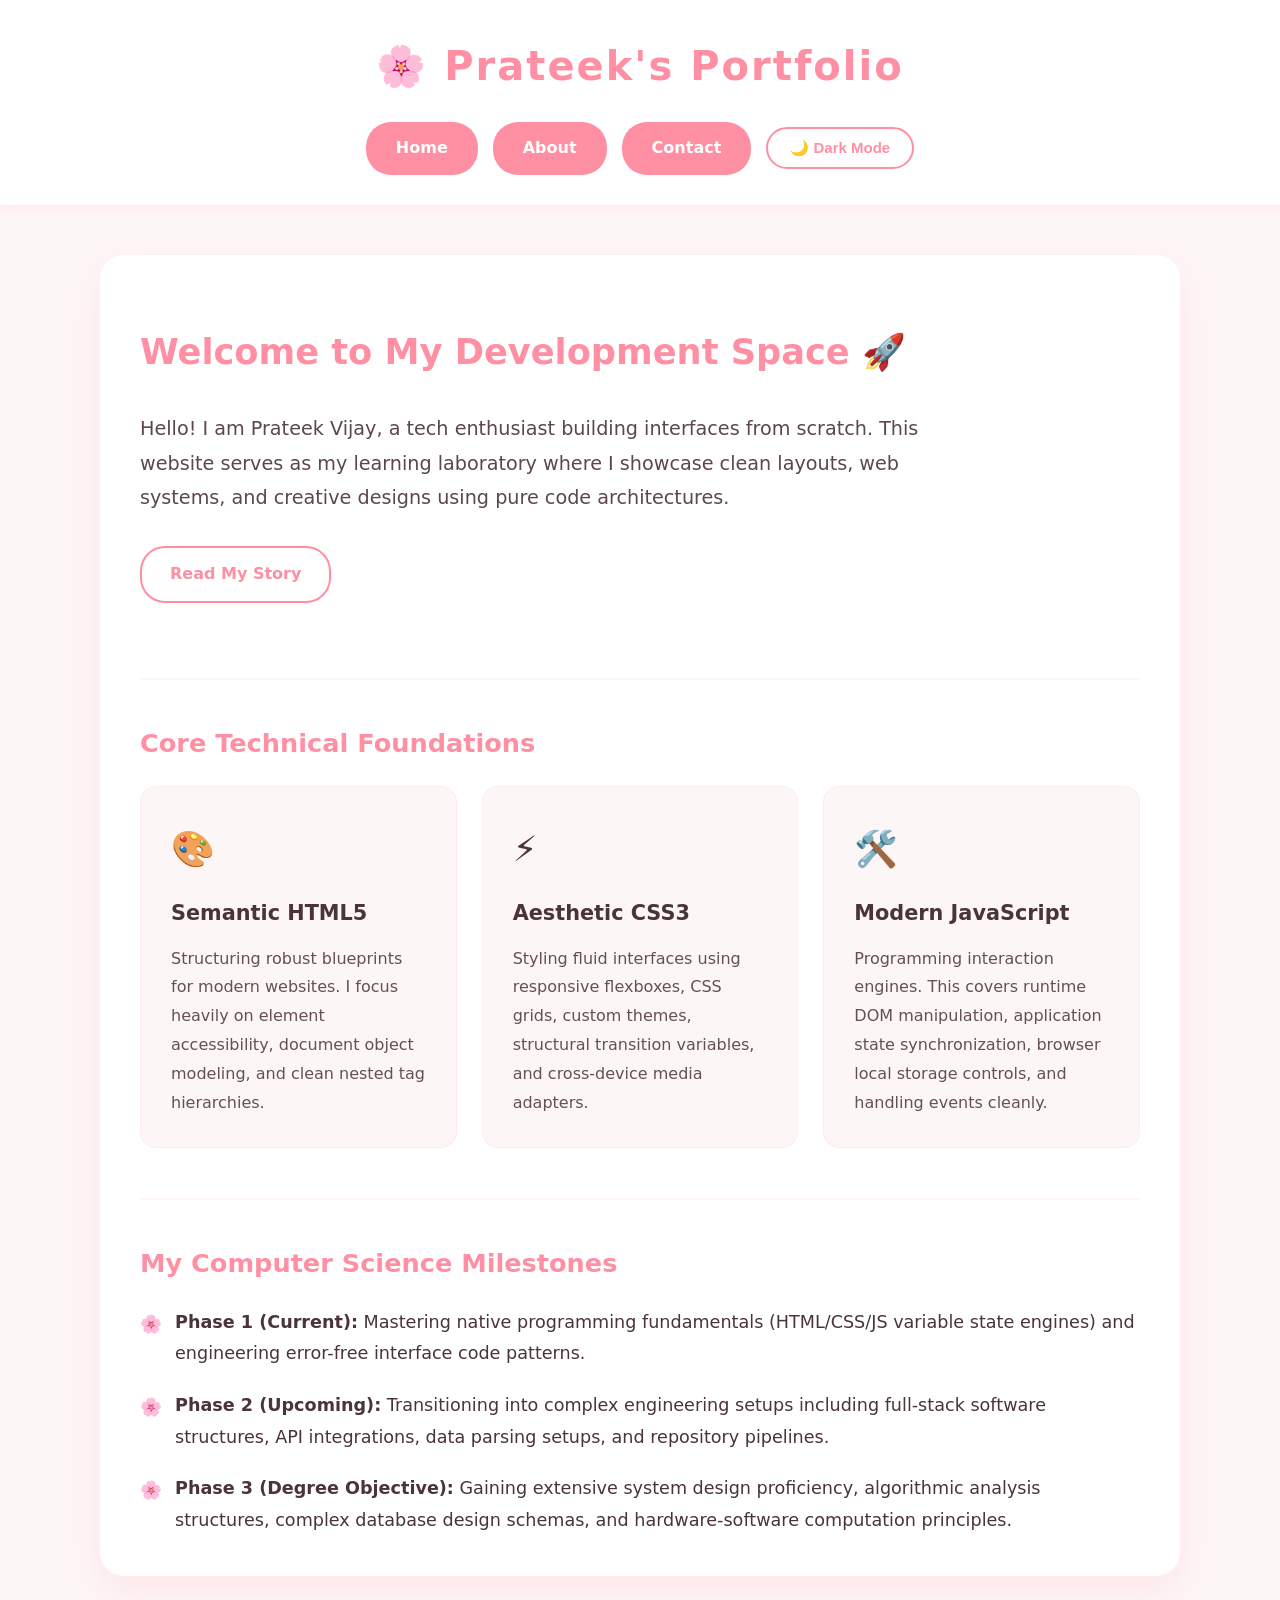
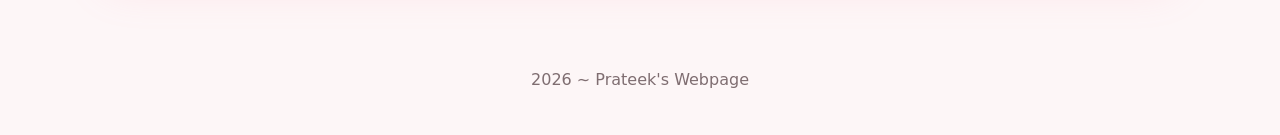
==== index.html @ df6b18bf "Add files via upload" ====
<!DOCTYPE html>
<html lang="en">
<head>
    <meta charset="UTF-8">
    <meta name="viewport" content="width=device-width, initial-scale=1.0">
    <title>Prateek's Webpage - Home</title>
    <link rel="stylesheet" href="style.css">
    <script>
        if (localStorage.getItem('theme') === 'dark') {
            document.documentElement.classList.add('dark-mode');
        }
    </script>
</head>
<body>

    <header>
        <h1>🌸 Prateek's Portfolio</h1>
        <nav>
            <a href="index.html" class="nav-btn">Home</a>
            <a href="about.html" class="nav-btn">About</a>
            <a href="contact.html" class="nav-btn">Contact</a>
            <button id="theme-toggle" class="theme-btn">🌙 Dark Mode</button>
        </nav>
    </header>

    <div class="container">
        <!-- Hero Section -->
        <section class="hero-section">
            <div class="hero-text">
                <h2>Welcome to My Development Space 🚀</h2>
                <p>Hello! I am Prateek Vijay, a tech enthusiast building interfaces from scratch. This website serves as my learning laboratory where I showcase clean layouts, web systems, and creative designs using pure code architectures.</p>
                <a href="about.html" class="outline-btn">Read My Story</a>
            </div>
        </section>

        <!-- Skill Cards Grid -->
        <section class="dashboard-section">
            <h3>Core Technical Foundations</h3>
            <div class="skills-grid">
                <div class="skill-card">
                    <span class="skill-icon">🎨</span>
                    <h4>Semantic HTML5</h4>
                    <p>Structuring robust blueprints for modern websites. I focus heavily on element accessibility, document object modeling, and clean nested tag hierarchies.</p>
                </div>
                <div class="skill-card">
                    <span class="skill-icon">⚡</span>
                    <h4>Aesthetic CSS3</h4>
                    <p>Styling fluid interfaces using responsive flexboxes, CSS grids, custom themes, structural transition variables, and cross-device media adapters.</p>
                </div>
                <div class="skill-card">
                    <span class="skill-icon">🛠️</span>
                    <h4>Modern JavaScript</h4>
                    <p>Programming interaction engines. This covers runtime DOM manipulation, application state synchronization, browser local storage controls, and handling events cleanly.</p>
                </div>
            </div>
        </section>

        <!-- Goals Section -->
        <section class="dashboard-section">
            <h3>My Computer Science Milestones</h3>
            <ul class="roadmap-list">
                <li><strong>Phase 1 (Current):</strong> Mastering native programming fundamentals (HTML/CSS/JS variable state engines) and engineering error-free interface code patterns.</li>
                <li><strong>Phase 2 (Upcoming):</strong> Transitioning into complex engineering setups including full-stack software structures, API integrations, data parsing setups, and repository pipelines.</li>
                <li><strong>Phase 3 (Degree Objective):</strong> Gaining extensive system design proficiency, algorithmic analysis structures, complex database design schemas, and hardware-software computation principles.</li>
            </ul>
        </section>
    </div>

    <footer>
        2026 ~ Prateek's Webpage
    </footer>

    <script src="script.js"></script>
</body>
</html>
---- style.css ----
/* Import Modern Google Font Fix */
@import url('googleapis.com');

/* --- 1. Color Themes (Midnight Rose Palette) --- */
:root {
    --bg-color: #fdf6f7;       
    --card-bg: #ffffff;        
    --accent-pink: #ff8fa3;    
    --text-main: #4a3439;      
    --shadow: rgba(255, 143, 163, 0.15);
}

html.dark-mode {
    --bg-color: #23191b;       
    --card-bg: #2d2023;        
    --accent-pink: #ff758f;    
    --text-main: #f3e1e4;      
    --shadow: rgba(0, 0, 0, 0.4);
}

/* --- 2. Global Structural Layout --- */
body {
    margin: 0;
    font-family: 'Poppins', system-ui, -apple-system, sans-serif;
    background-color: var(--bg-color);
    color: var(--text-main);
    line-height: 1.8;
    font-size: 17px; 
    transition: background-color 0.3s ease, color 0.3s ease;
}

header {
    background-color: var(--card-bg);
    padding: 30px 20px;
    text-align: center;
    box-shadow: 0 2px 10px var(--shadow);
    transition: background-color 0.3s ease;
}

h1 {
    margin: 0;
    color: var(--accent-pink);
    font-weight: 700;
    font-size: 2.5rem;
    letter-spacing: 2px;
}

nav {
    margin-top: 20px;
    display: flex;
    justify-content: center;
    align-items: center;
    gap: 15px;
    flex-wrap: wrap;
}

/* --- 3. Buttons Configuration --- */
.nav-btn {
    background-color: var(--accent-pink);
    color: #ffffff;
    border: none;
    padding: 12px 30px;
    border-radius: 25px;       
    cursor: pointer;
    font-size: 16px;
    font-weight: 600;
    text-decoration: none;
    transition: transform 0.2s ease, opacity 0.2s ease;
    display: inline-block;
}

.nav-btn:hover {
    transform: translateY(-2px);
    opacity: 0.9;
}

.theme-btn {
    background: transparent;
    border: 2px solid var(--accent-pink);
    color: var(--accent-pink);
    padding: 10px 22px;
    border-radius: 25px;
    cursor: pointer;
    font-weight: 600;
    font-size: 15px;
    transition: all 0.2s ease;
}

.theme-btn:hover {
    background: var(--accent-pink);
    color: #ffffff;
}

.outline-btn {
    background: transparent; 
    border: 2px solid var(--accent-pink); 
    color: var(--accent-pink); 
    padding: 12px 28px; 
    border-radius: 25px; 
    cursor: pointer;
    font-weight: 600;
    font-size: 16px;
    transition: all 0.2s ease;
    text-decoration: none;
    display: inline-block;
}

.outline-btn:hover {
    background: var(--accent-pink);
    color: #ffffff;
}

/* --- 4. Main Component Containers --- */
.container {
    max-width: 1000px; 
    margin: 50px auto;
    padding: 40px;
    background: var(--card-bg);
    border-radius: 24px;
    box-shadow: 0 15px 40px var(--shadow);
    transition: background-color 0.3s ease, box-shadow 0.3s ease;
}

section {
    margin: 0;
}

h2 {
    color: var(--accent-pink);
    margin-top: 0;
    font-size: 2.2rem;
    font-weight: 700;
}

h3 {
    color: var(--accent-pink);
    font-size: 1.6rem;
    margin-top: 0;
    margin-bottom: 20px;
}

/* --- 5. Home Layout Grid Elements --- */
.hero-section {
    padding: 25px 0;
    margin-bottom: 40px;
}

.hero-text p {
    font-size: 1.2rem;
    max-width: 800px;
    margin-bottom: 30px;
    opacity: 0.9;
}

.dashboard-section {
    margin-top: 50px;
    border-top: 2px solid rgba(255, 143, 163, 0.1);
    padding-top: 40px;
}

.skills-grid {
    display: grid;
    grid-template-columns: repeat(auto-fit, minmax(280px, 1fr));
    gap: 25px;
}

.skill-card {
    background: var(--bg-color);
    padding: 30px;
    border-radius: 16px;
    border: 1px solid rgba(255, 143, 163, 0.1);
    transition: transform 0.2s ease, box-shadow 0.2s ease;
}

.skill-card:hover {
    transform: translateY(-5px);
    box-shadow: 0 8px 25px var(--shadow);
}

.skill-icon {
    font-size: 2.2rem;
    display: block;
    margin-bottom: 15px;
}

.skill-card h4 {
    margin: 0 0 12px 0;
    font-size: 1.3rem;
    font-weight: 600;
}

.skill-card p {
    margin: 0;
    font-size: 1rem;
    opacity: 0.85;
}

.roadmap-list {
    list-style-type: none;
    padding: 0;
    margin: 0;
    display: flex;
    flex-direction: column;
    gap: 20px;
}

.roadmap-list li {
    position: relative;
    padding-left: 35px;
    font-size: 1.1rem;
}

.roadmap-list li::before {
    content: "🌸";
    position: absolute;
    left: 0;
    top: 2px;
    font-size: 1.1rem;
}

/* --- 6. Contact Form Field Styles --- */
.contact-form {
    display: flex;
    flex-direction: column;
    gap: 20px;
    margin-top: 30px;
    text-align: left;
}

.form-group {
    display: flex;
    flex-direction: column;
    gap: 8px;
}

.form-group label {
    font-weight: 600;
    font-size: 15px;
}

.form-group input, 
.form-group textarea {
    padding: 14px;
    border: 2px solid var(--accent-pink);
    border-radius: 10px;
    background-color: var(--card-bg);
    color: var(--text-main);
    font-family: inherit;
    font-size: 16px;
    transition: border-color 0.2s ease;
}

.form-group input:focus, 
.form-group textarea:focus {
    outline: none;
    border-color: var(--text-main);
}

/* --- 7. New Typography Styles for Expanded Sections --- */
.text-block {
    margin-bottom: 35px;
}

.text-block p {
    margin-bottom: 15px;
}

/* --- 8. Footer --- */
footer {
    text-align: center;
    padding: 40px 20px;
    font-size: 1rem;
    opacity: 0.7;
    font-weight: 300;
}
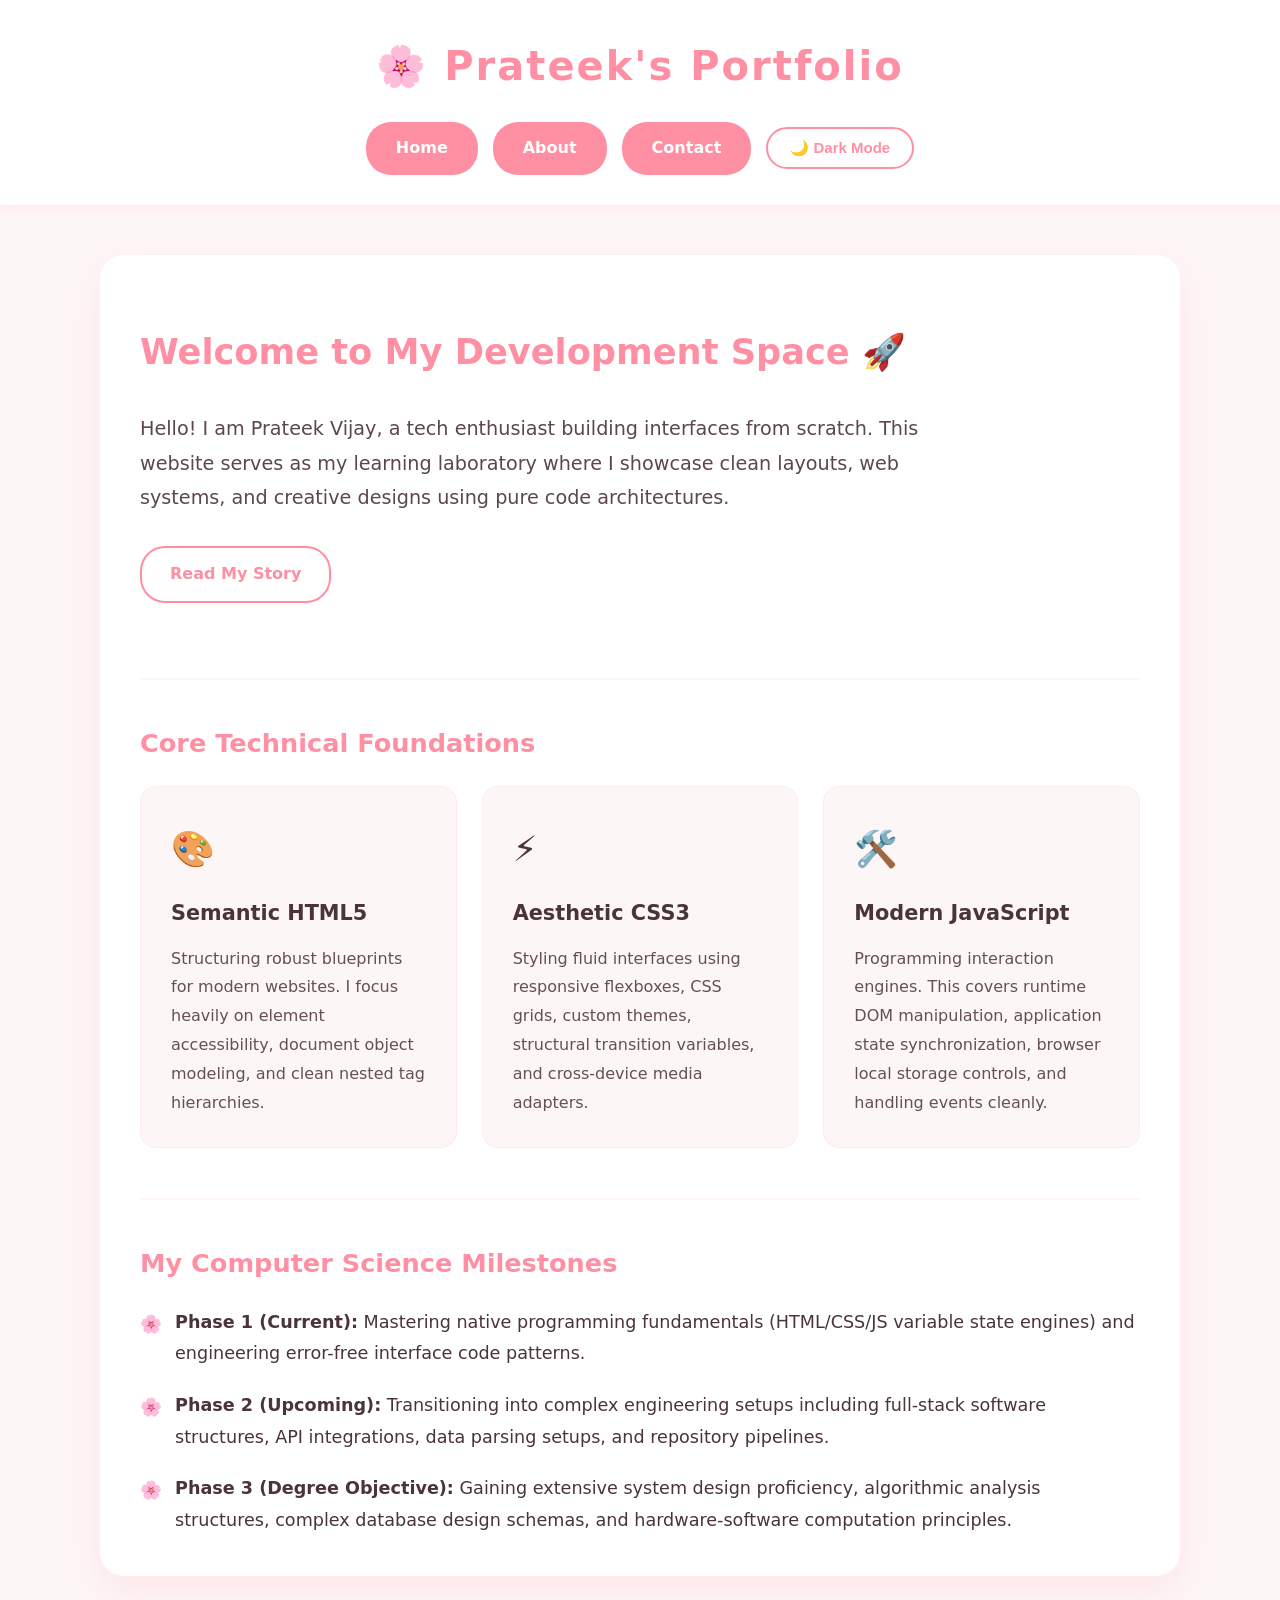
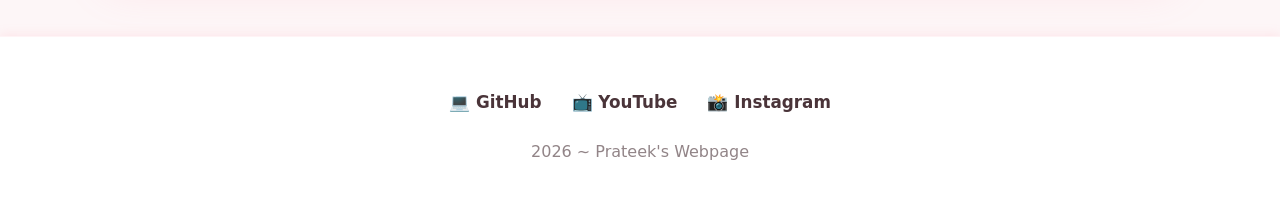
==== commit d34fe6a9: "Enhance footer with social media links Added social media links to the footer section." ====
--- a/index.html
+++ b/index.html
@@ -67,9 +67,15 @@
     </div>
 
     <footer>
-        2026 ~ Prateek's Webpage
+        <div class="social-links">
+            <a href="https://github.com/vprateek291-cmyk" target="_blank" class="social-icon">💻 GitHub</a>
+            <a href="https://youtube.com/@syncorafx?si=SBtFjDFCLZM1f9E-" target="_blank" class="social-icon">📺 YouTube</a>
+            <a href="https://www.instagram.com/_.superman._99/?__pwa=1" target="_blank" class="social-icon">📸 Instagram</a>
+        </div>
+        <p>2026 ~ Prateek's Webpage</p>
     </footer>
 
     <script src="script.js"></script>
 </body>
 </html>
+
--- a/style.css
+++ b/style.css
@@ -1,4 +1,4 @@
-/* Import Modern Google Font Fix */
+/* Import Modern Google Font */
 @import url('googleapis.com');
 
 /* --- 1. Color Themes (Midnight Rose Palette) --- */
@@ -256,7 +256,7 @@
     border-color: var(--text-main);
 }
 
-/* --- 7. New Typography Styles for Expanded Sections --- */
+/* --- 7. Typography Styles for Expanded Sections --- */
 .text-block {
     margin-bottom: 35px;
 }
@@ -265,11 +265,41 @@
     margin-bottom: 15px;
 }
 
-/* --- 8. Footer --- */
+/* --- 8. Social Links Footer Layout --- */
 footer {
     text-align: center;
-    padding: 40px 20px;
+    padding: 50px 20px;
     font-size: 1rem;
-    opacity: 0.7;
+    background-color: var(--card-bg);
+    margin-top: 60px;
+    border-top: 1px solid rgba(255, 143, 163, 0.1);
+    box-shadow: 0 -2px 10px var(--shadow);
+}
+
+.social-links {
+    display: flex;
+    justify-content: center;
+    gap: 30px;
+    margin-bottom: 20px;
+    flex-wrap: wrap;
+}
+
+.social-icon {
+    color: var(--text-main);
+    text-decoration: none;
+    font-weight: 600;
+    font-size: 1.05rem;
+    transition: color 0.2s ease, transform 0.2s ease;
+}
+
+.social-icon:hover {
+    color: var(--accent-pink);
+    transform: translateY(-2px);
+}
+
+footer p {
+    margin: 0;
+    opacity: 0.6;
     font-weight: 300;
 }
+
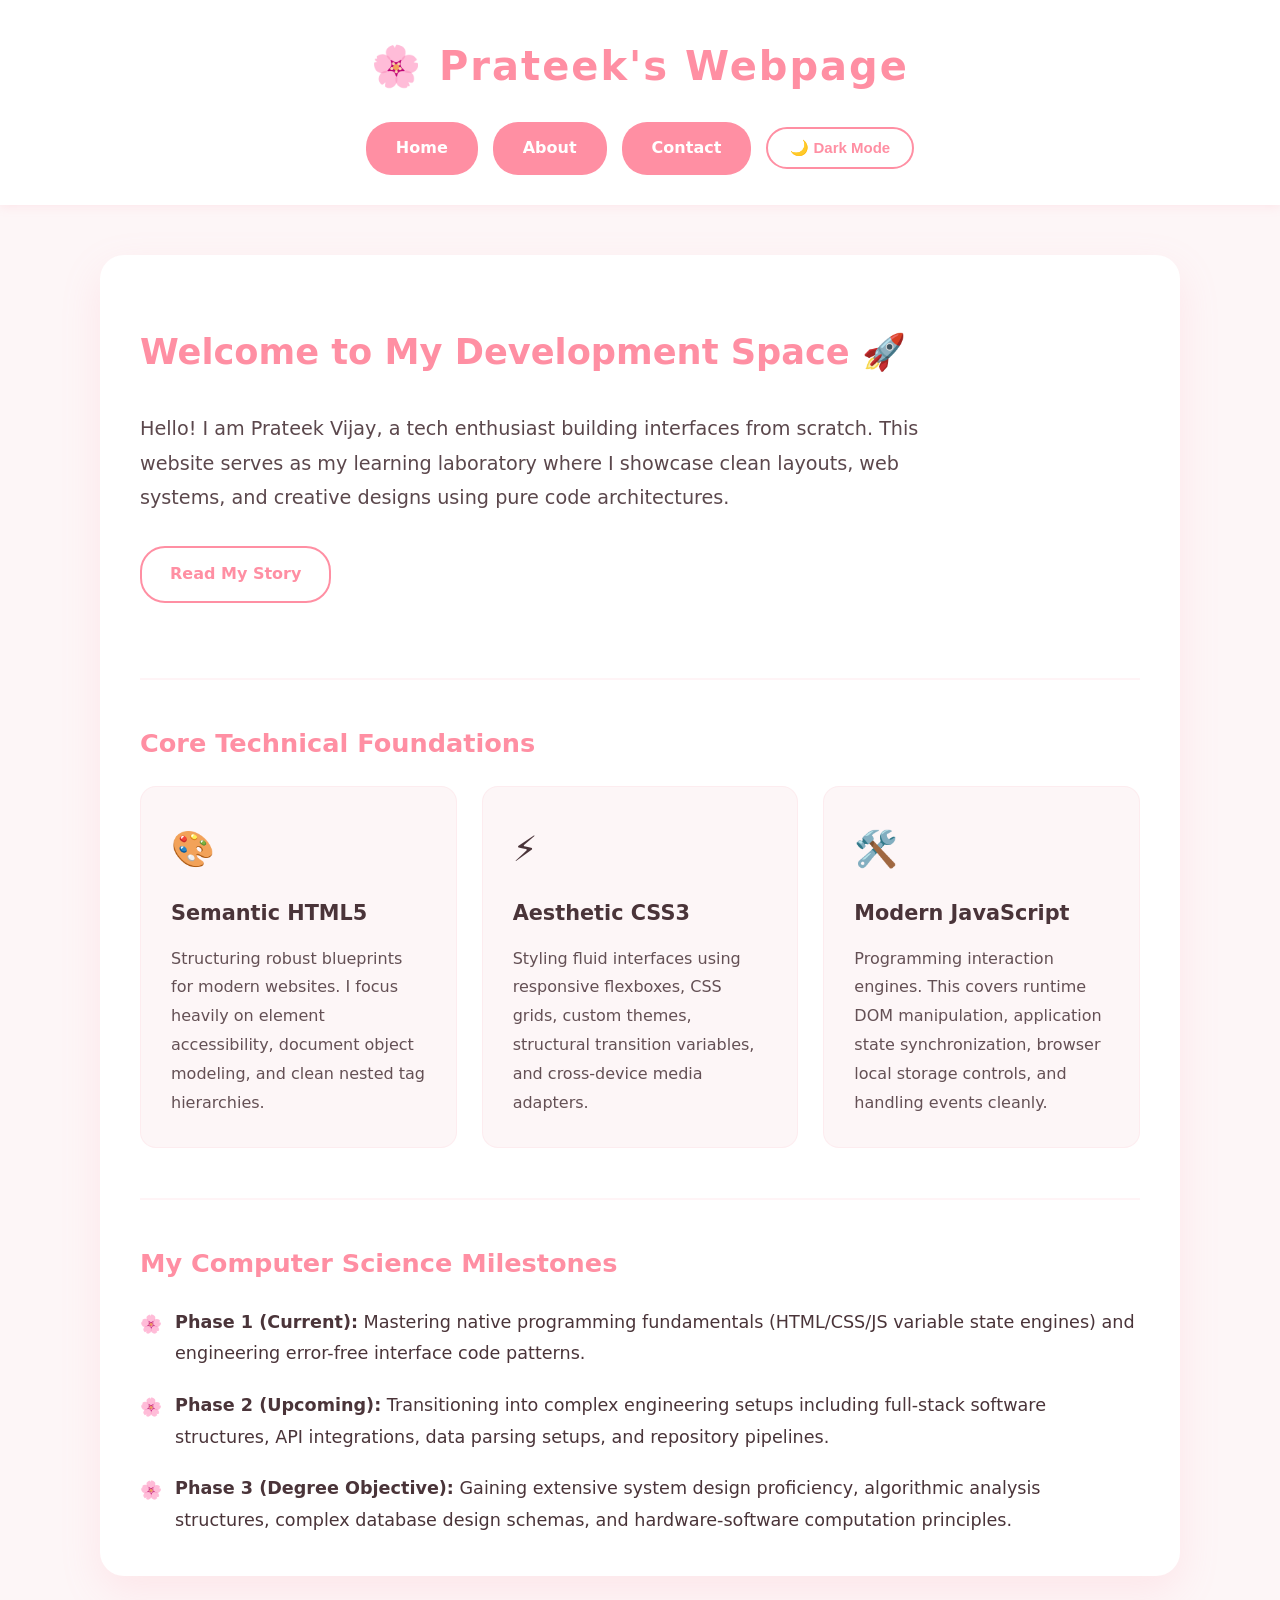
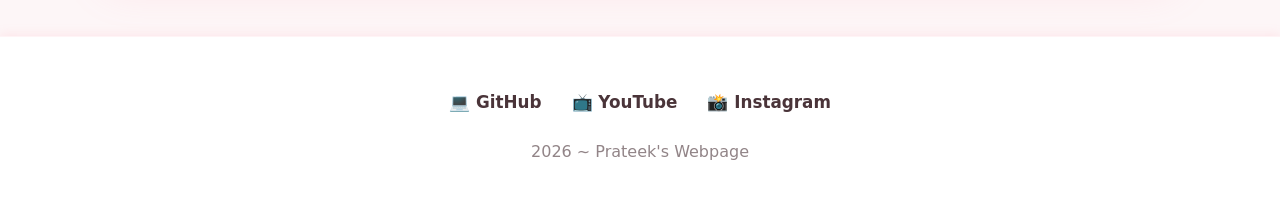
==== commit 8d3751c9: "Fix HTML formatting and ensure proper structure" ====
--- a/index.html
+++ b/index.html
@@ -14,7 +14,7 @@
 <body>
 
     <header>
-        <h1>🌸 Prateek's Portfolio</h1>
+        <h1>🌸 Prateek's Webpage</h1>
         <nav>
             <a href="index.html" class="nav-btn">Home</a>
             <a href="about.html" class="nav-btn">About</a>
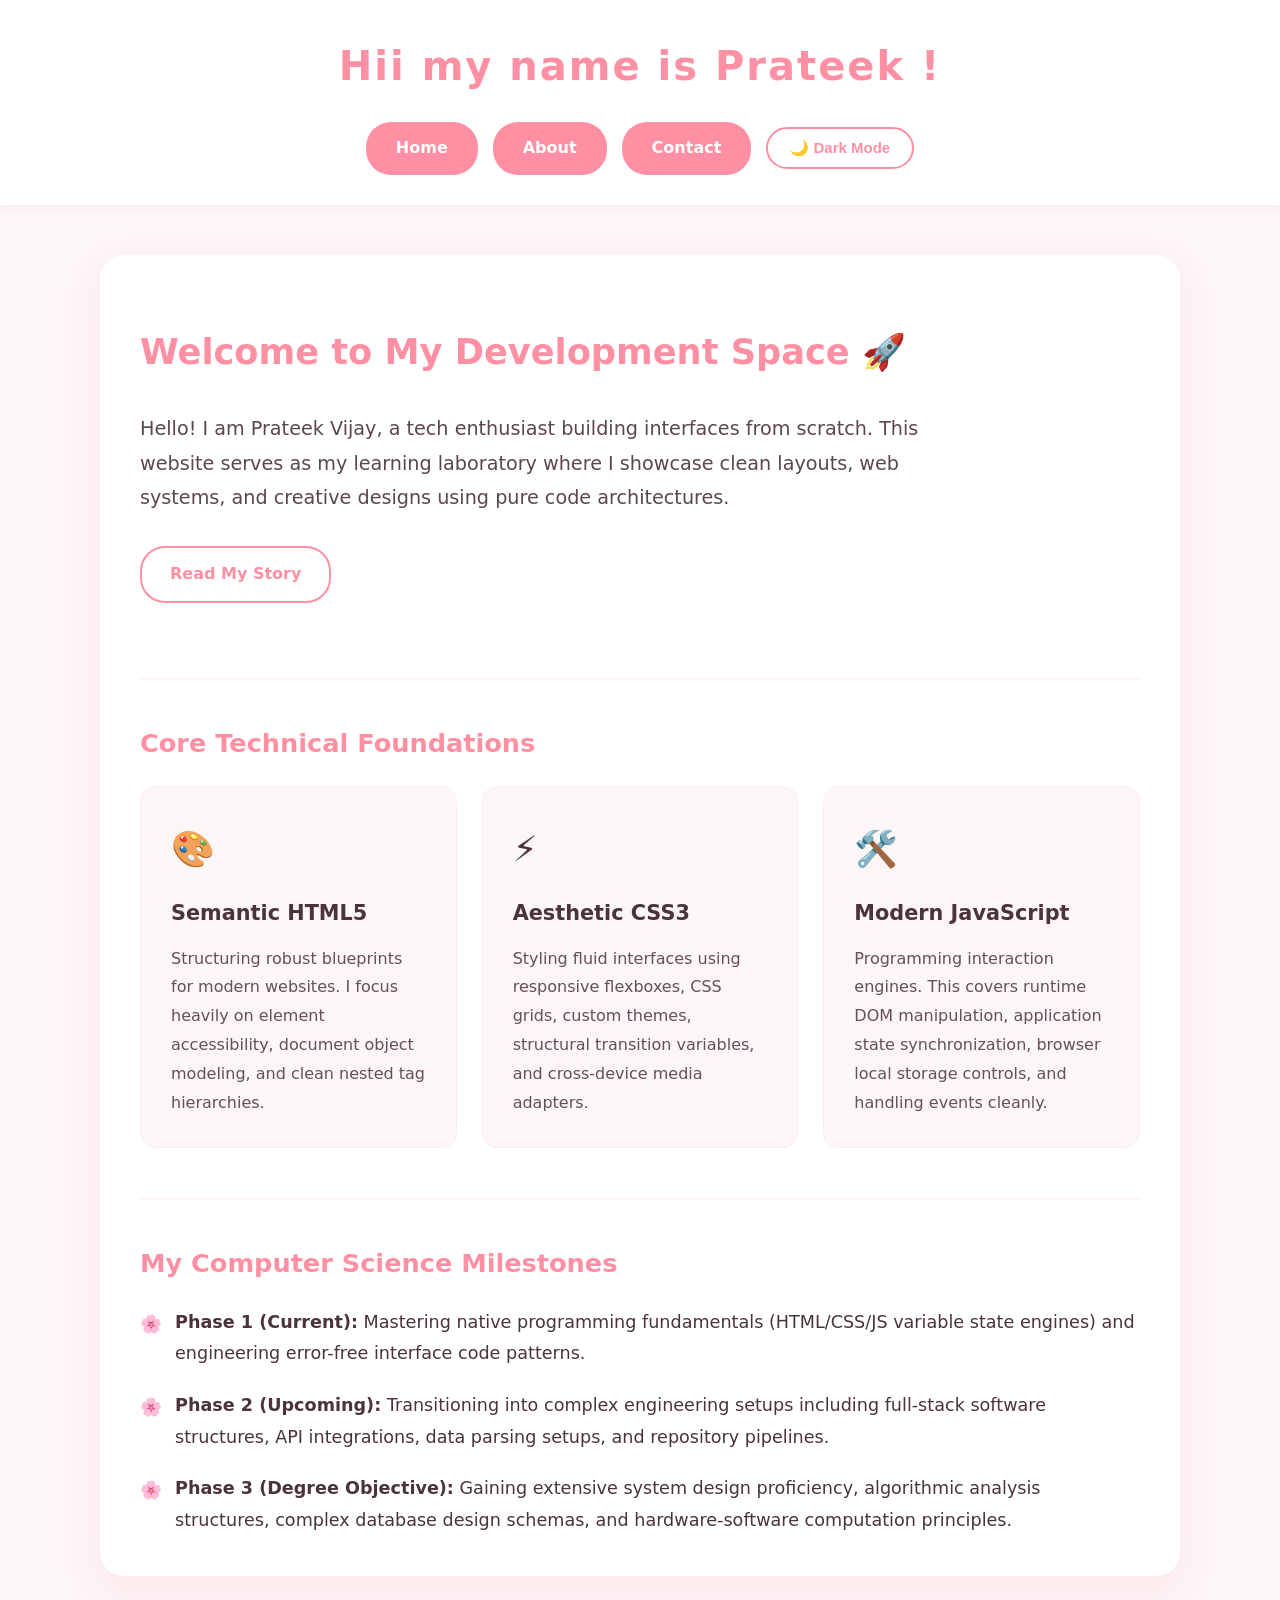
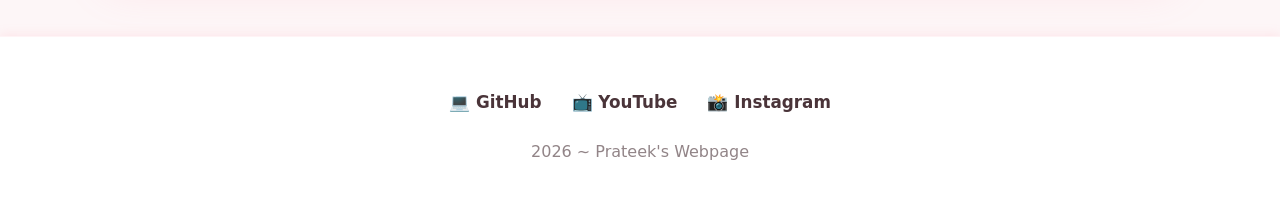
==== commit 50c4e651: "updated index.html" ====
--- a/index.html
+++ b/index.html
@@ -14,7 +14,7 @@
 <body>
 
     <header>
-        <h1>🌸 Prateek's Webpage</h1>
+        <h1> Hii my name is Prateek !</h1>
         <nav>
             <a href="index.html" class="nav-btn">Home</a>
             <a href="about.html" class="nav-btn">About</a>
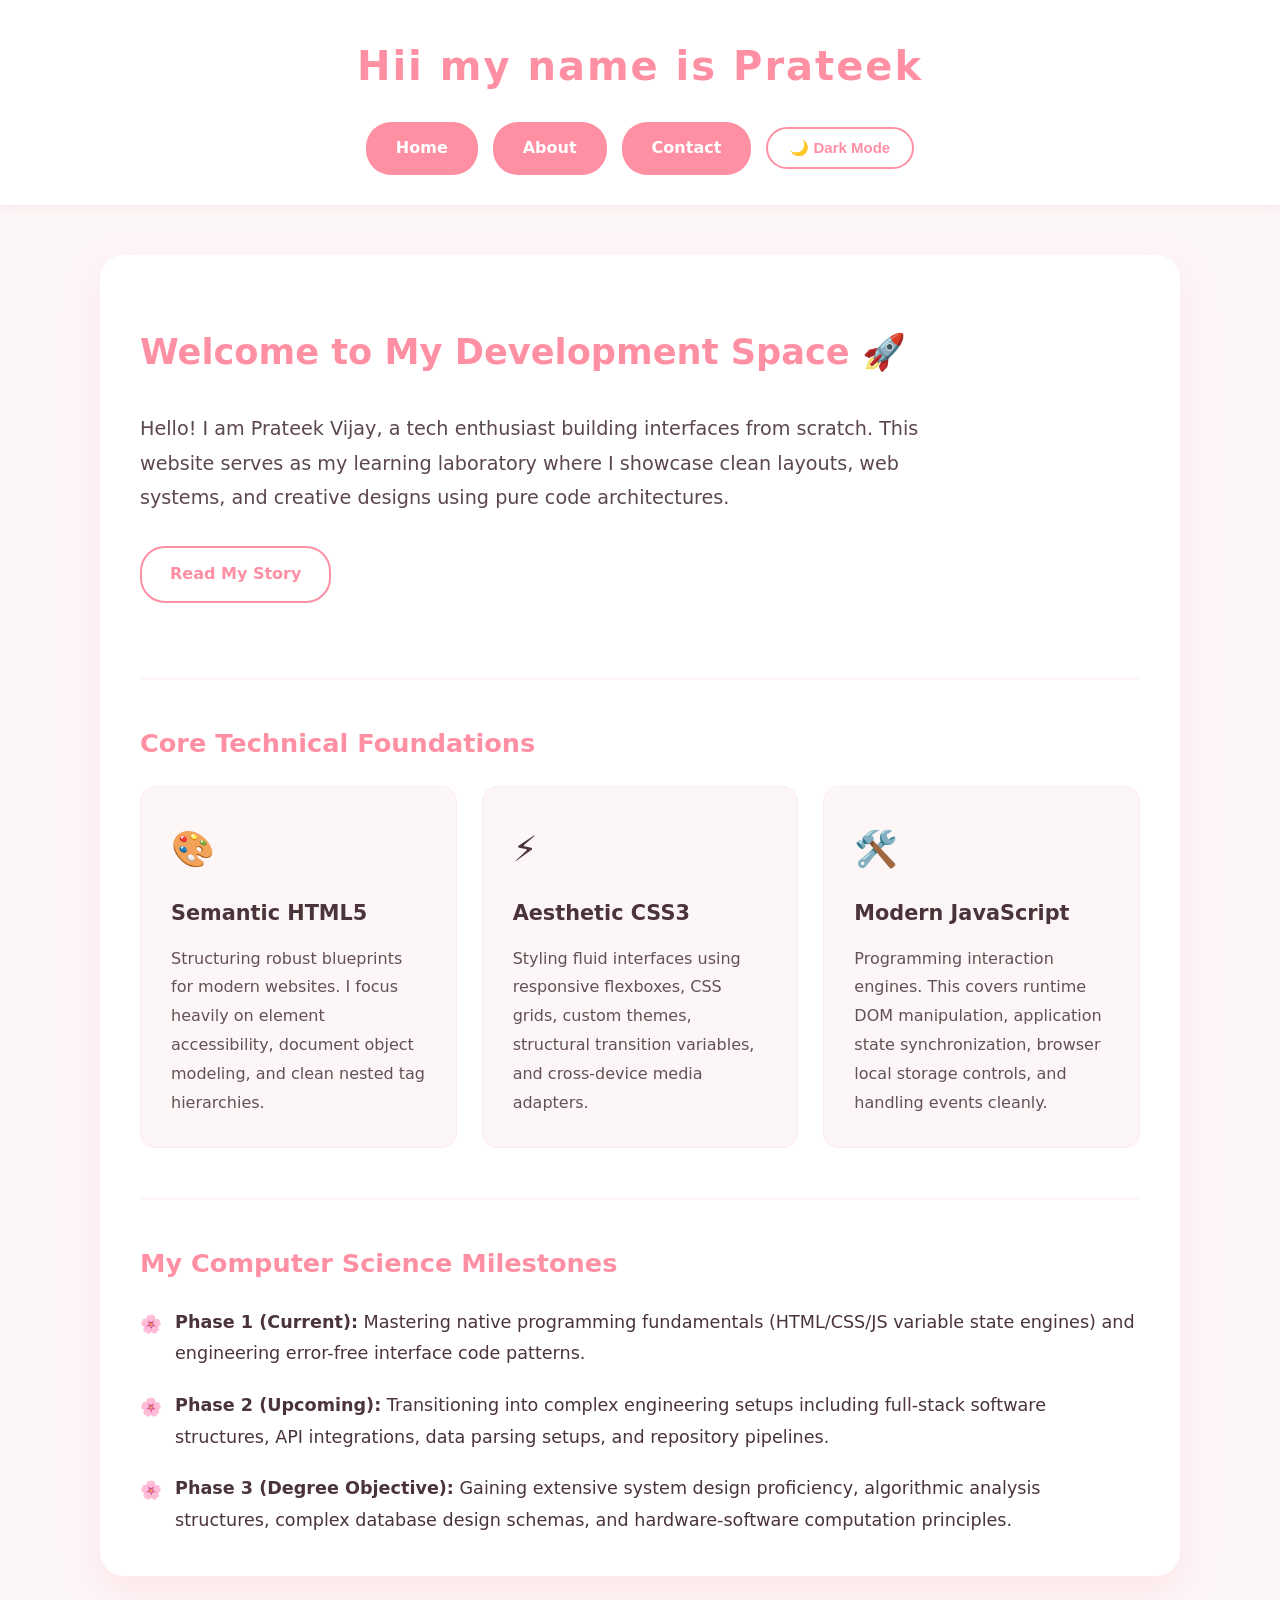
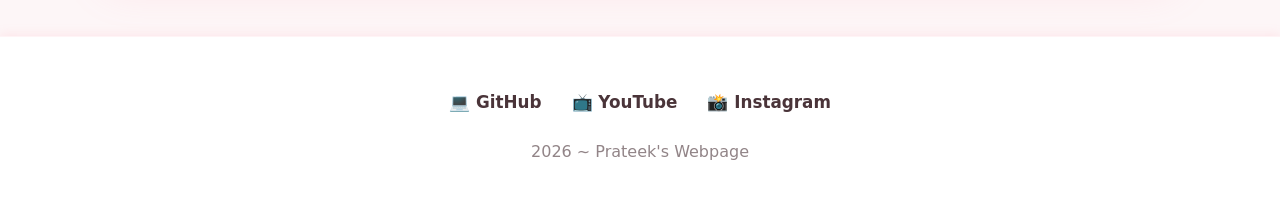
==== commit 0e0c7d8b: "add new changes" ====
--- a/index.html
+++ b/index.html
@@ -14,7 +14,7 @@
 <body>
 
     <header>
-        <h1> Hii my name is Prateek !</h1>
+        <h1> Hii my name is Prateek </h1>
         <nav>
             <a href="index.html" class="nav-btn">Home</a>
             <a href="about.html" class="nav-btn">About</a>
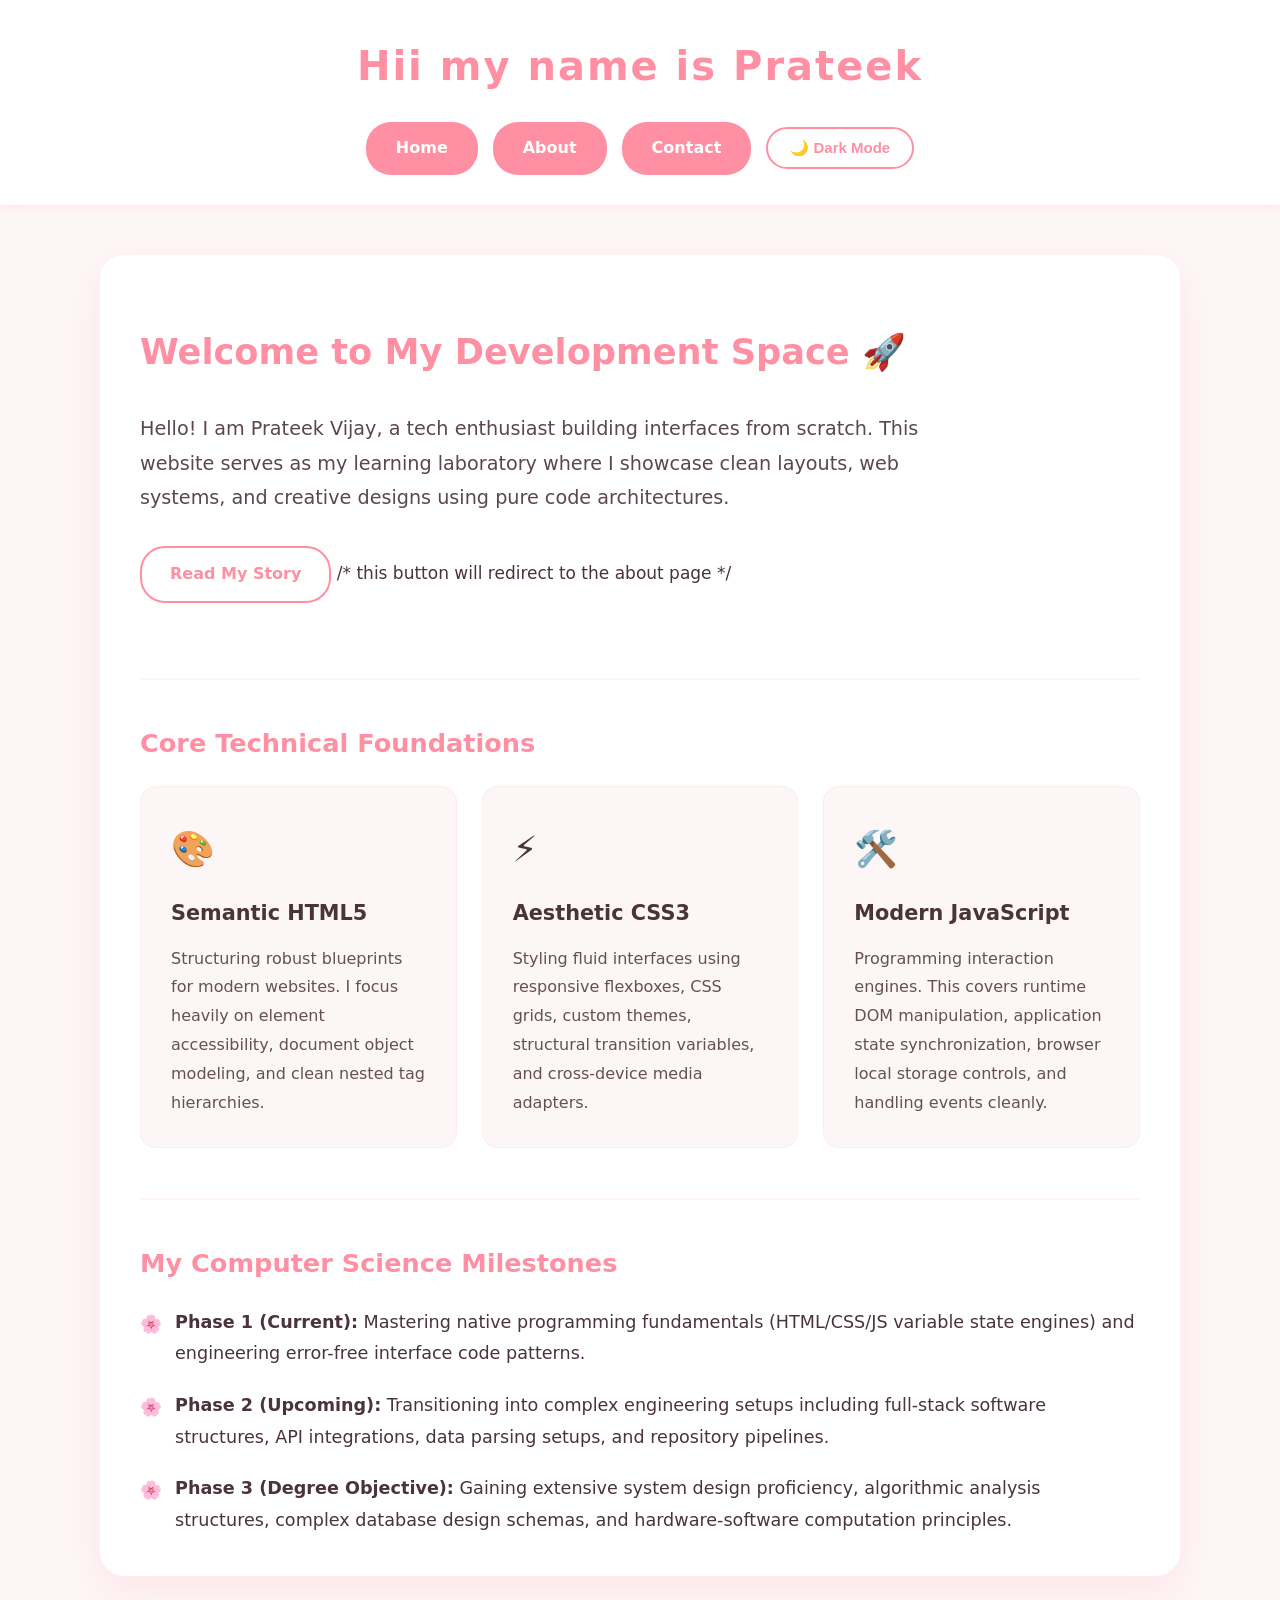
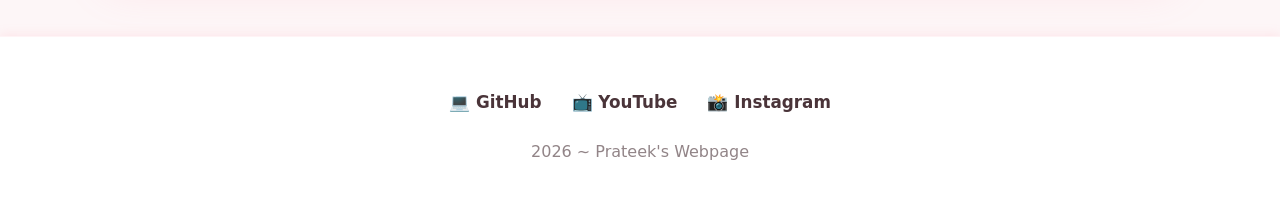
==== commit bb007cbc: "new changes" ====
--- a/index.html
+++ b/index.html
@@ -24,12 +24,12 @@
     </header>
 
     <div class="container">
-        <!-- Hero Section -->
         <section class="hero-section">
             <div class="hero-text">
                 <h2>Welcome to My Development Space 🚀</h2>
                 <p>Hello! I am Prateek Vijay, a tech enthusiast building interfaces from scratch. This website serves as my learning laboratory where I showcase clean layouts, web systems, and creative designs using pure code architectures.</p>
-                <a href="about.html" class="outline-btn">Read My Story</a>
+                <a href="about.html" class="outline-btn">Read My Story</a> 
+                /* this button will redirect to the about page */
             </div>
         </section>
 
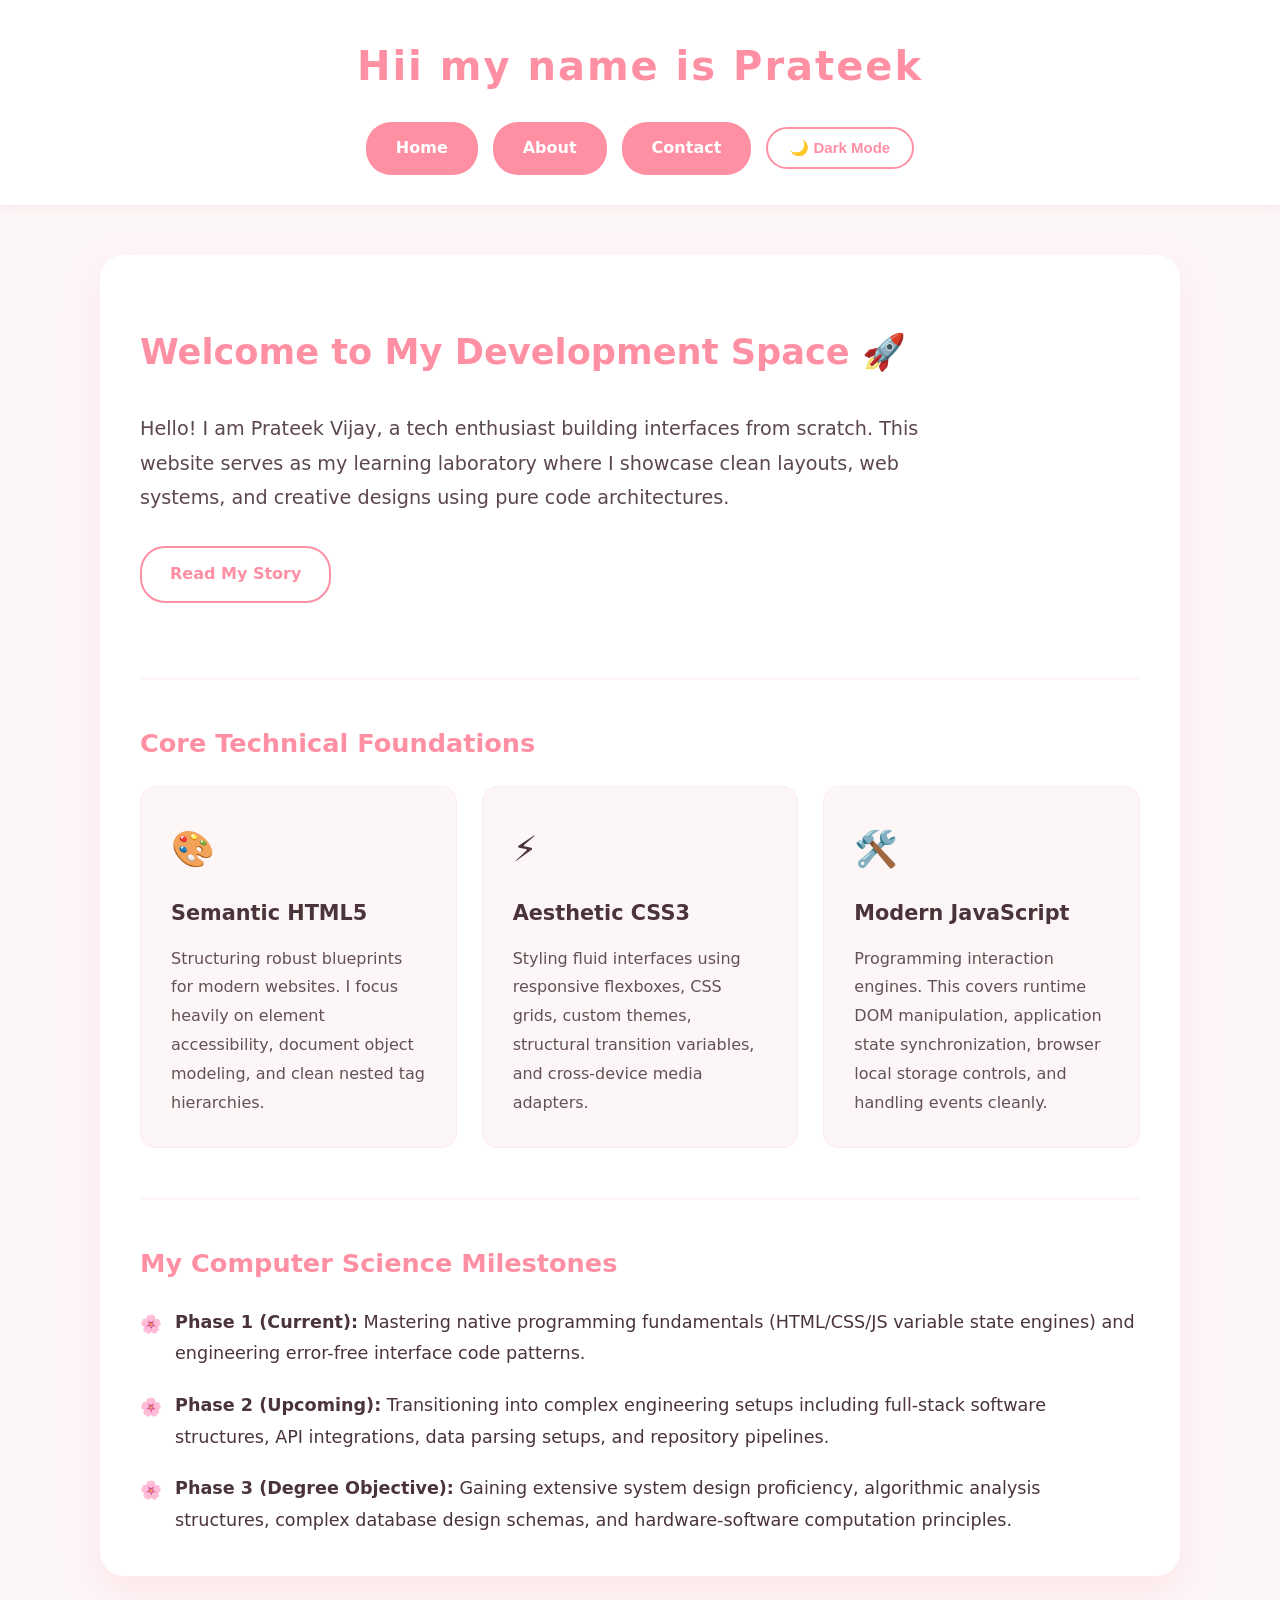
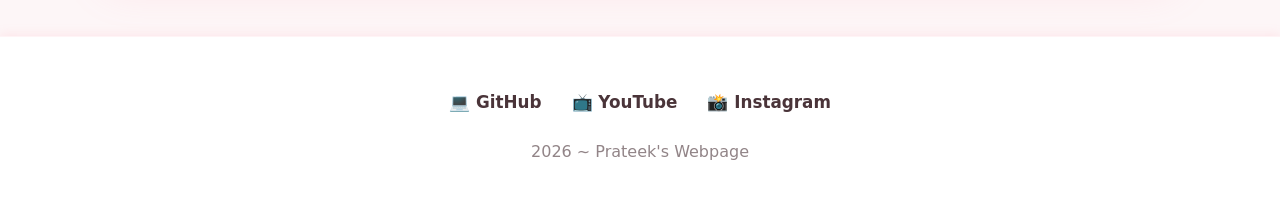
==== commit 06d3a099: "Format HTML file for better readability" ====
--- a/index.html
+++ b/index.html
@@ -29,11 +29,11 @@
                 <h2>Welcome to My Development Space 🚀</h2>
                 <p>Hello! I am Prateek Vijay, a tech enthusiast building interfaces from scratch. This website serves as my learning laboratory where I showcase clean layouts, web systems, and creative designs using pure code architectures.</p>
                 <a href="about.html" class="outline-btn">Read My Story</a> 
-                /* this button will redirect to the about page */
+                
             </div>
         </section>
 
-        <!-- Skill Cards Grid -->
+        
         <section class="dashboard-section">
             <h3>Core Technical Foundations</h3>
             <div class="skills-grid">
@@ -55,7 +55,7 @@
             </div>
         </section>
 
-        <!-- Goals Section -->
+    
         <section class="dashboard-section">
             <h3>My Computer Science Milestones</h3>
             <ul class="roadmap-list">
